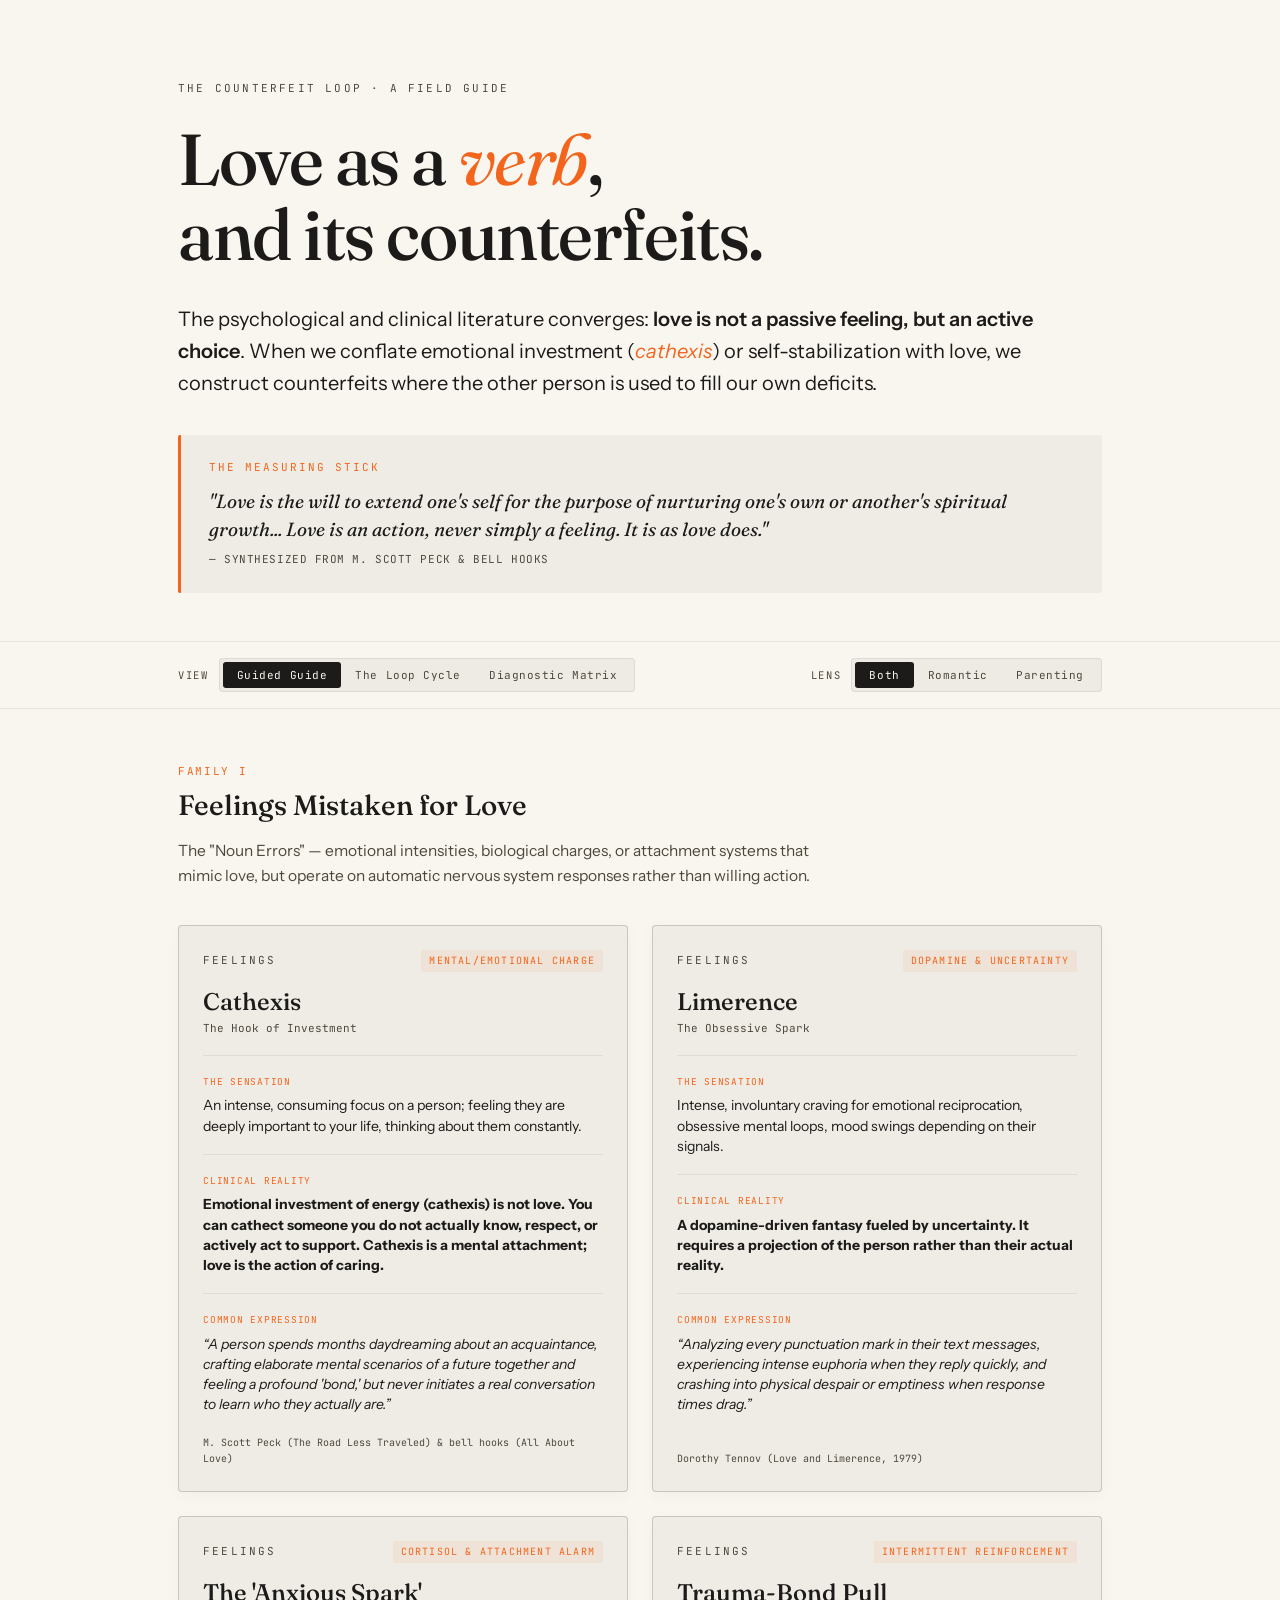
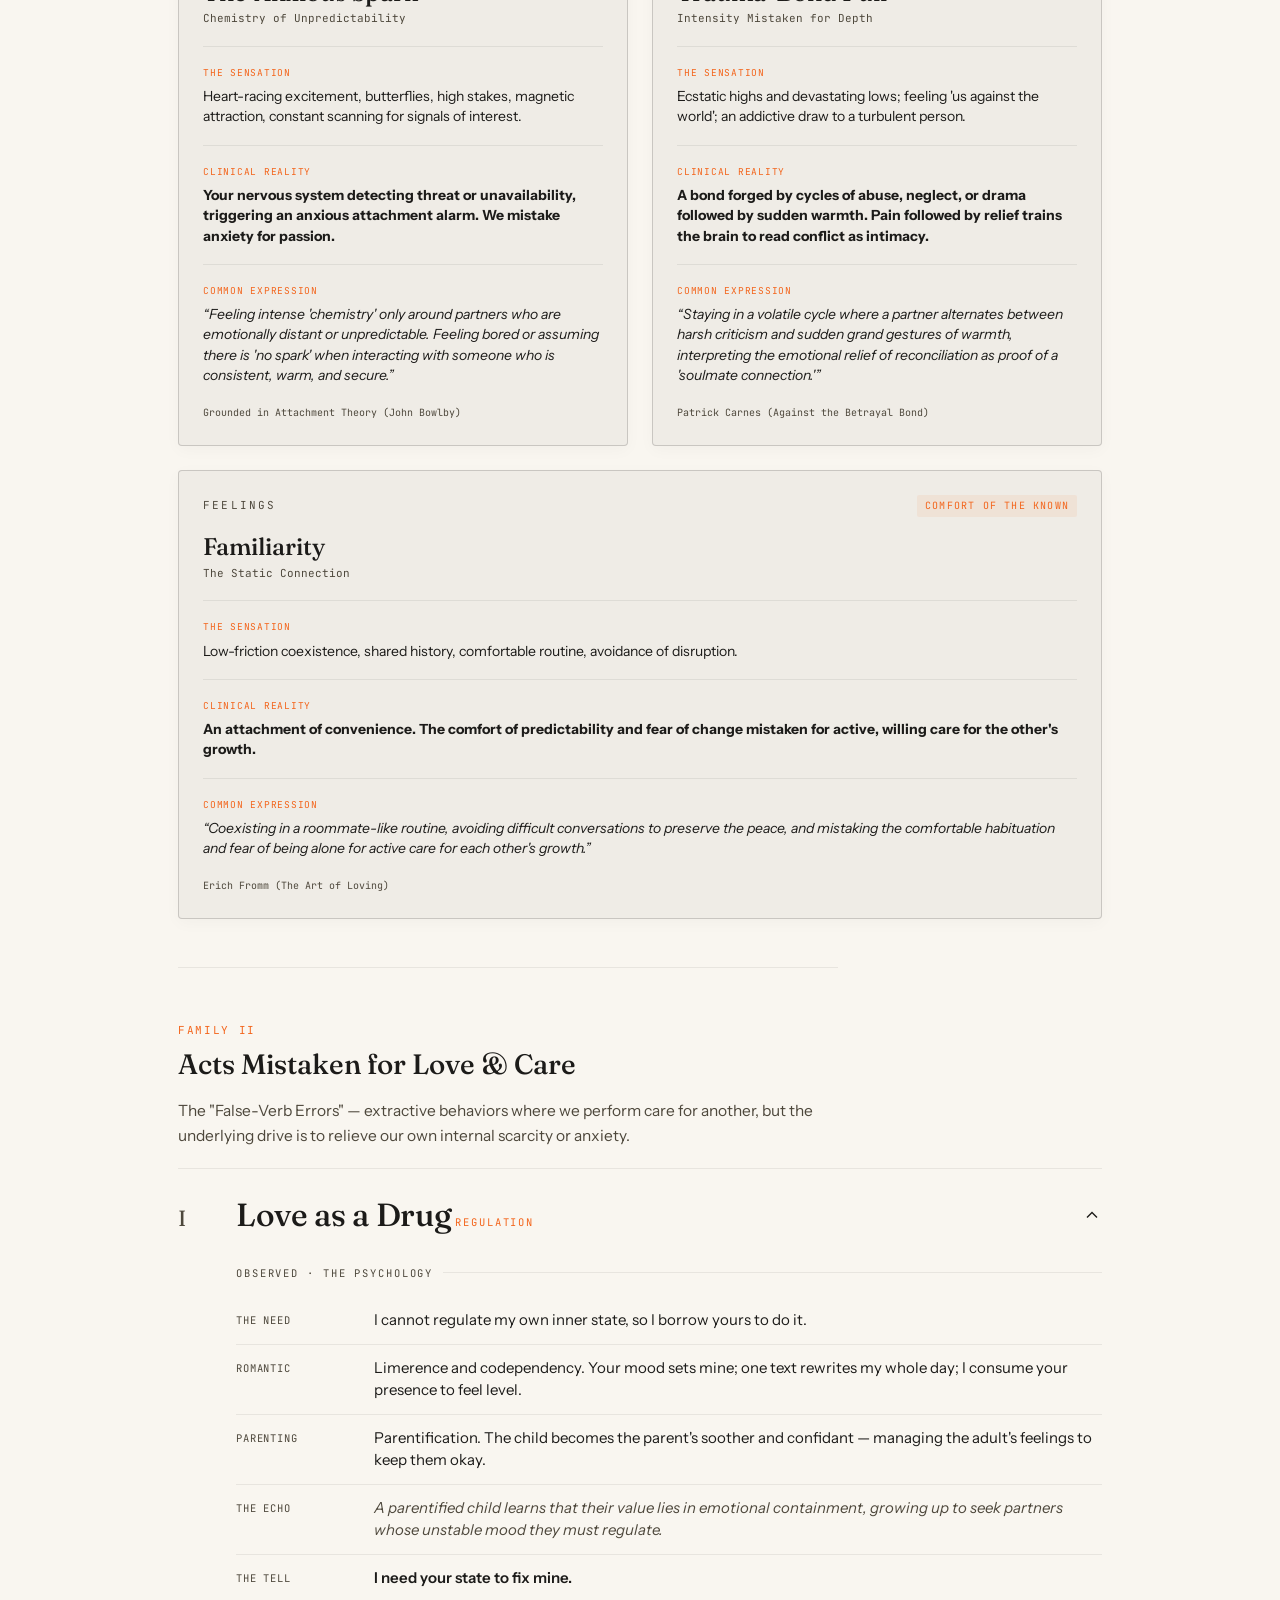
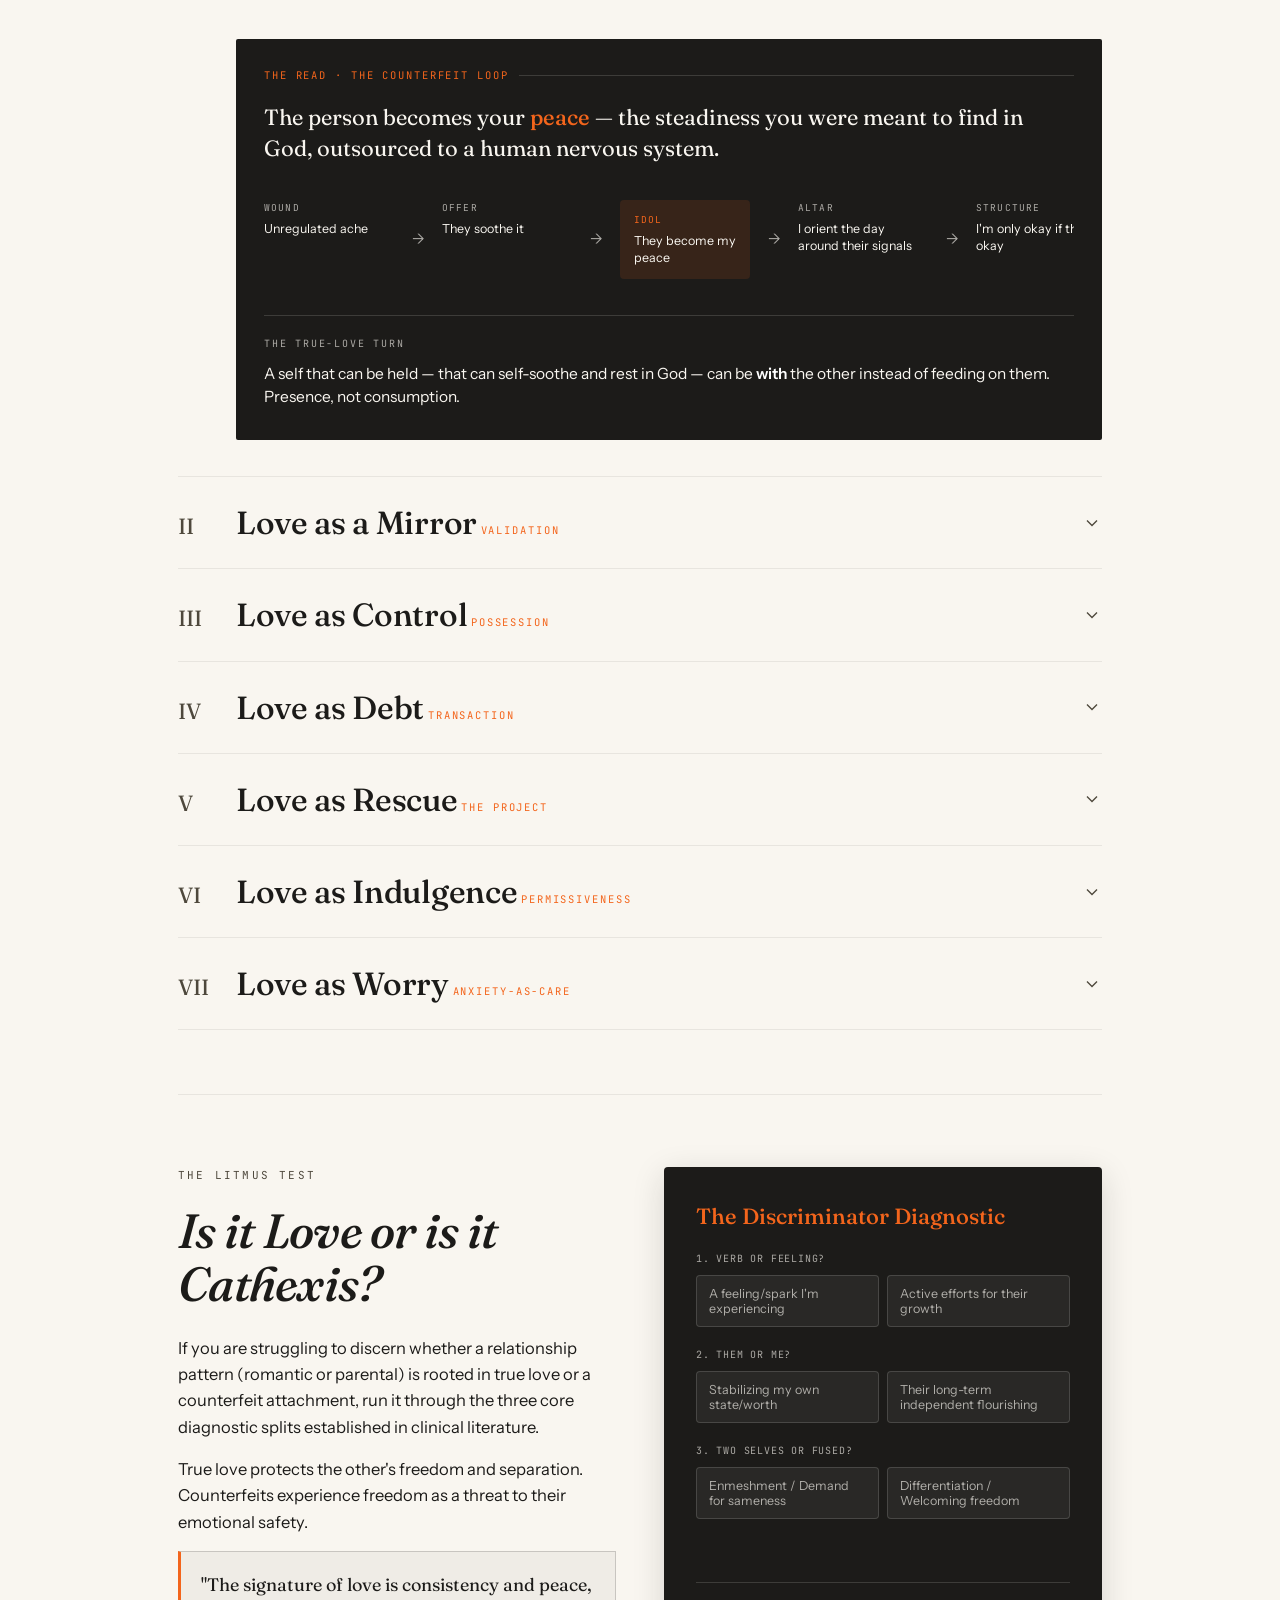
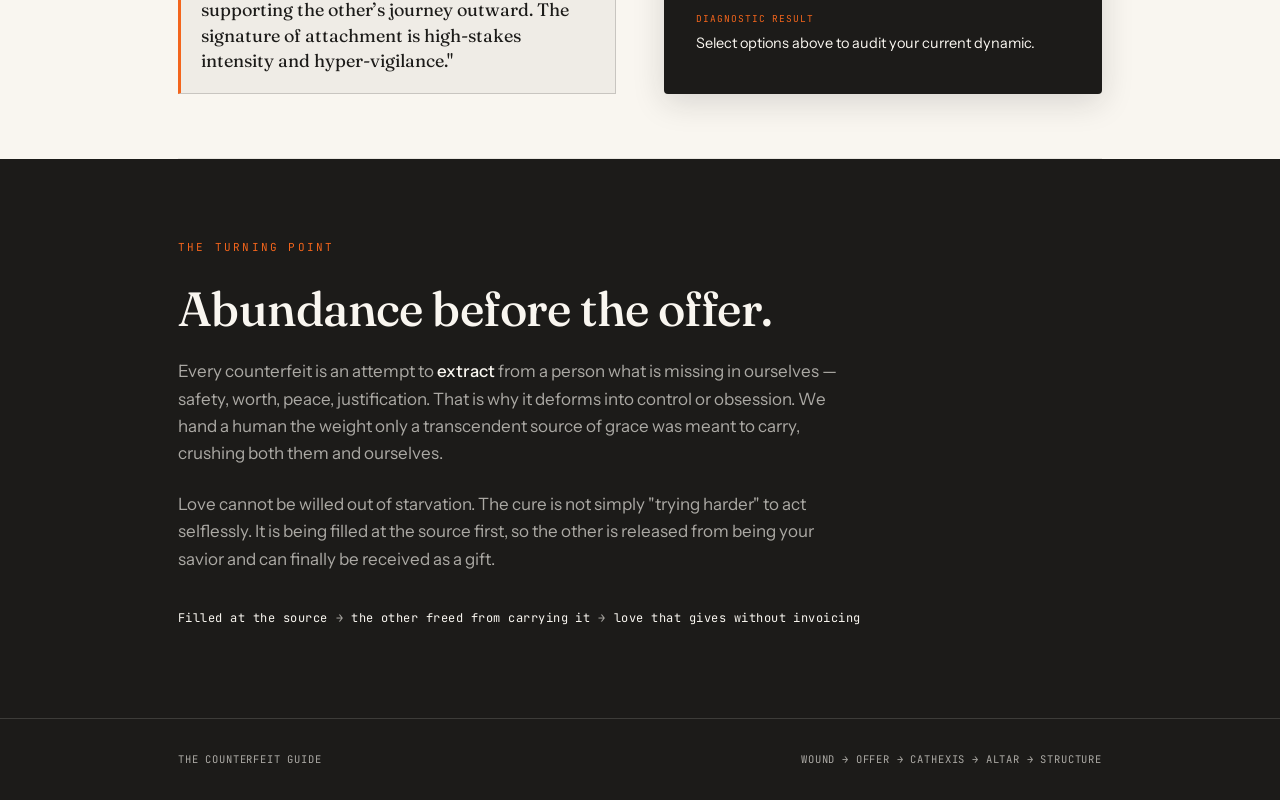
==== Fake Love/index.html @ c53f43ff "feat: unified loop breaker and way back portal" ====
<!DOCTYPE html>
<html lang="en">
<head>
<meta charset="UTF-8">
<meta name="viewport" content="width=device-width, initial-scale=1.0">
<title>The Counterfeit Loop — Reframed by Literature</title>
<link rel="preconnect" href="https://fonts.googleapis.com">
<link rel="preconnect" href="https://fonts.gstatic.com" crossorigin>
<link href="https://fonts.googleapis.com/css2?family=Fraunces:ital,opsz,wght@0,9..144,400;0,9..144,500;0,9..144,600;1,9..144,400;1,9..144,500&family=Instrument+Sans:wght@400;500;600&family=JetBrains+Mono:wght@400;500&display=swap" rel="stylesheet">
<style>
  :root {
    --ink: #1C1B19;
    --cream: #F9F6F0;
    --cream-2: #EFECE6;
    --orange: #F3651C;
    --muted: #4E483C; /* WCAG AA Contrast Compliant (>4.5:1) */
    --line: rgba(28, 27, 25, 0.08);
    --line-strong: rgba(28, 27, 25, 0.18);
    --cream-soft: rgba(249, 246, 240, 0.65);
    --cream-line: rgba(249, 246, 240, 0.15);
    --card-shadow: 0 4px 16px rgba(28, 27, 25, 0.03);
    --focus-ring: 2px solid var(--orange);
  }
  
  * { box-sizing: border-box; margin: 0; padding: 0; }
  html { scroll-behavior: smooth; }
  body {
    background: var(--cream);
    color: var(--ink);
    font-family: "Instrument Sans", system-ui, sans-serif;
    font-size: 16px;
    line-height: 1.6;
    -webkit-font-smoothing: antialiased;
    text-rendering: optimizeLegibility;
  }
  
  .wrap { max-width: 980px; margin: 0 auto; padding: 0 28px; }
  .mono { font-family: "JetBrains Mono", monospace; }
  
  .eyebrow {
    font-family: "JetBrains Mono", monospace;
    font-size: 11px;
    letter-spacing: 0.2em;
    text-transform: uppercase;
    color: var(--muted);
  }

  /* ---------- HERO ---------- */
  header.hero { padding: 80px 0 48px; border-bottom: 1px solid var(--line); }
  .hero .eyebrow { margin-bottom: 24px; }
  .hero h1 {
    font-family: "Fraunces", serif;
    font-weight: 500;
    font-size: clamp(38px, 6.8vw, 72px);
    line-height: 1.05;
    letter-spacing: -0.02em;
  }
  .hero h1 em { font-style: italic; font-weight: 400; color: var(--orange); }
  
  .thesis {
    margin-top: 30px;
    max-width: 68ch;
    font-size: clamp(17px, 2.3vw, 20px);
    line-height: 1.6;
    color: var(--ink);
  }
  .thesis b { font-weight: 600; }
  .thesis i { font-style: italic; color: var(--orange); }

  /* ---------- THE MEASURING STICK ---------- */
  .measuring-stick {
    margin-top: 36px;
    padding: 24px 28px;
    background: var(--cream-2);
    border-left: 3px solid var(--orange);
    border-radius: 2px;
  }
  .stick-title {
    font-family: "JetBrains Mono", monospace;
    font-size: 11px;
    letter-spacing: 0.18em;
    text-transform: uppercase;
    color: var(--orange);
    margin-bottom: 12px;
    display: block;
  }
  .stick-quote {
    font-family: "Fraunces", serif;
    font-size: 19px;
    line-height: 1.45;
    font-style: italic;
    color: var(--ink);
  }
  .stick-author {
    display: block;
    margin-top: 8px;
    font-family: "JetBrains Mono", monospace;
    font-size: 11px;
    color: var(--muted);
    text-transform: uppercase;
    letter-spacing: 0.05em;
  }

  /* ---------- VIEW CONTROLS & LENSBAR ---------- */
  .control-section {
    position: sticky;
    top: 0;
    z-index: 50;
    background: var(--cream);
    border-bottom: 1px solid var(--line);
    padding: 16px 0;
    backdrop-filter: blur(8px);
    background: rgba(249, 246, 240, 0.94);
    transition: opacity 0.25s, visibility 0.25s;
  }
  .control-wrap {
    display: flex;
    justify-content: space-between;
    align-items: center;
    gap: 16px;
    flex-wrap: wrap;
  }
  .control-group {
    display: flex;
    align-items: center;
    gap: 10px;
  }
  .control-label {
    font-family: "JetBrains Mono", monospace;
    font-size: 10.5px;
    letter-spacing: 0.16em;
    text-transform: uppercase;
    color: var(--muted);
  }
  .btn-group {
    display: flex;
    background: rgba(28, 27, 25, 0.05);
    padding: 3px;
    border-radius: 4px;
    border: 1px solid var(--line);
  }
  .toggle-btn {
    font-family: "JetBrains Mono", monospace;
    font-size: 11px;
    letter-spacing: 0.05em;
    padding: 6px 14px;
    border: 0;
    background: transparent;
    color: var(--muted);
    border-radius: 3px;
    cursor: pointer;
    transition: background 0.18s, color 0.18s;
  }
  .toggle-btn:hover {
    color: var(--ink);
  }
  .toggle-btn[aria-pressed="true"] {
    background: var(--ink);
    color: var(--cream);
  }
  .toggle-btn:focus-visible {
    outline: var(--focus-ring);
  }

  /* ---------- PANELS MANAGEMENT ---------- */
  .view-panel { display: none; }
  .view-panel.active { display: block; }

  /* ---------- VIEW 1: GUIDED VIEW ---------- */
  .section-intro {
    padding: 48px 0 20px;
    max-width: 60ch;
  }
  .section-intro h2 {
    font-family: "Fraunces", serif;
    font-size: 28px;
    font-weight: 500;
    margin-bottom: 12px;
  }
  .section-intro p {
    color: var(--muted);
    font-size: 15.5px;
  }

  /* FAMILY I: EXPANDABLE CARDS GRID */
  /* FAMILY I: EXPANDABLE CARDS GRID */
  .cards-grid {
    display: grid;
    grid-template-columns: repeat(2, 1fr);
    gap: 24px;
    padding: 16px 0 48px;
  }
  @media (max-width: 900px) {
    .cards-grid {
      grid-template-columns: 1fr;
      gap: 20px;
    }
  }
  .feeling-card {
    background: var(--cream-2);
    border: 1px solid var(--line-strong);
    padding: 24px;
    border-radius: 4px;
    display: flex;
    flex-direction: column;
    box-shadow: var(--card-shadow);
    transition: transform 0.25s, box-shadow 0.25s;
    height: auto;
  }
  .feeling-card:hover {
    transform: translateY(-2px);
    box-shadow: 0 6px 20px rgba(28, 27, 25, 0.06);
  }
  .feeling-card:last-child:nth-child(odd) {
    grid-column: span 2;
  }
  @media (max-width: 900px) {
    .feeling-card:last-child:nth-child(odd) {
      grid-column: span 1;
    }
  }
  .feeling-card .c-meta {
    display: flex;
    justify-content: space-between;
    align-items: center;
    margin-bottom: 16px;
  }
  .feeling-card .c-driver {
    font-family: "JetBrains Mono", monospace;
    font-size: 10px;
    letter-spacing: 0.12em;
    text-transform: uppercase;
    color: var(--orange);
    background: rgba(243, 101, 28, 0.08);
    padding: 3px 8px;
    border-radius: 2px;
  }
  .feeling-card h3 {
    font-family: "Fraunces", serif;
    font-size: 24px;
    font-weight: 500;
    line-height: 1.15;
  }
  .feeling-card .c-sub {
    font-family: "JetBrains Mono", monospace;
    font-size: 11px;
    color: var(--muted);
    margin-top: 4px;
    margin-bottom: 16px;
  }
  .feeling-card .c-sensation-block,
  .feeling-card .c-reality-block,
  .feeling-card .c-example-block {
    margin-top: 18px;
    padding-top: 18px;
    border-top: 1px solid var(--line);
  }
  .feeling-card .c-label {
    font-family: "JetBrains Mono", monospace;
    font-size: 9.5px;
    color: var(--orange);
    text-transform: uppercase;
    letter-spacing: 0.08em;
    display: block;
    margin-bottom: 6px;
  }
  .feeling-card .c-text {
    font-size: 14px;
    line-height: 1.45;
  }
  .feeling-card .c-text.italic {
    font-style: italic;
  }
  .feeling-card .c-lit {
    font-family: "JetBrains Mono", monospace;
    font-size: 10px;
    color: var(--muted);
    margin-top: auto;
    padding-top: 20px;
    display: block;
  }

  /* FAMILY II: CSS GRID ACCORDIONS */
  .accordion-wrap {
    border-top: 1px solid var(--line);
    margin-bottom: 64px;
  }
  .entry { border-bottom: 1px solid var(--line); }
  .entry-head {
    width: 100%; display: flex; align-items: baseline; gap: 20px;
    background: transparent; border: 0; cursor: pointer; text-align: left;
    padding: 28px 0; color: var(--ink);
  }
  .entry-head:focus-visible { outline: var(--focus-ring); outline-offset: 4px; }
  .numeral {
    font-family: "Fraunces", serif; font-weight: 400; font-size: 22px;
    color: var(--muted); min-width: 38px; font-feature-settings: "lnum";
    line-height: 1; padding-top: 4px;
  }
  .entry-titles { flex: 1; min-width: 0; }
  .entry-name {
    font-family: "Fraunces", serif; font-weight: 500;
    font-size: clamp(23px, 3.8vw, 32px); line-height: 1.1; letter-spacing: -0.01em;
  }
  .entry-mech {
    margin-top: 6px; font-family: "JetBrains Mono", monospace; font-size: 10.5px;
    letter-spacing: 0.18em; text-transform: uppercase; color: var(--orange);
  }
  .chev {
    align-self: center; flex-shrink: 0; width: 20px; height: 20px; color: var(--muted);
    transition: transform 0.3s ease;
  }
  .entry-head[aria-expanded="true"] .chev { transform: rotate(180deg); color: var(--ink); }

  /* Fully CSS-native Accordion Transition using Grid */
  .panel {
    display: grid;
    grid-template-rows: 0fr;
    transition: grid-template-rows 0.34s cubic-bezier(0.4, 0, 0.2, 1);
  }
  .panel.open {
    grid-template-rows: 1fr;
  }
  .panel-inner {
    min-height: 0;
    overflow: hidden;
    padding-left: 58px;
  }
  @media(max-width: 768px) { .panel-inner { padding-left: 0; } }

  /* Grounded details */
  .ground { padding: 4px 0 32px; }
  .ground .glabel {
    font-family: "JetBrains Mono", monospace; font-size: 10.5px; letter-spacing: 0.18em;
    text-transform: uppercase; color: var(--muted); margin-bottom: 16px; display: flex; align-items: center; gap: 10px;
  }
  .ground .glabel::after { content: ""; flex: 1; height: 1px; background: var(--line); }
  
  .row { display: grid; grid-template-columns: 118px 1fr; gap: 20px; padding: 12px 0; border-top: 1px solid var(--line); }
  .row:first-of-type { border-top: 0; }
  .row dt {
    font-family: "JetBrains Mono", monospace; font-size: 10.5px; letter-spacing: 0.08em;
    text-transform: uppercase; color: var(--muted); padding-top: 3px;
  }
  .row dd { font-size: 15px; line-height: 1.5; color: var(--ink); }
  .row.tell dd { font-weight: 600; }
  .row.echo dd { color: var(--muted); font-style: italic; }
  @media(max-width: 540px) {
    .row { grid-template-columns: 1fr; gap: 4px; }
    .row dt { padding-top: 0; }
  }

  /* Interactive read block */
  .read {
    margin-top: 6px; background: var(--ink); color: var(--cream);
    border-radius: 2px; padding: 28px 28px 32px;
    margin-bottom: 36px;
  }
  .read .rlabel {
    font-family: "JetBrains Mono", monospace; font-size: 10.5px; letter-spacing: 0.18em;
    text-transform: uppercase; color: var(--orange); margin-bottom: 18px; display: flex; align-items: center; gap: 10px;
  }
  .read .rlabel::after { content: ""; flex: 1; height: 1px; background: var(--cream-line); }
  
  .idol { font-family: "Fraunces", serif; font-size: clamp(18px, 2.5vw, 22px); line-height: 1.4; font-weight: 400; color: var(--cream); }
  .idol b { color: var(--orange); font-weight: 500; }  /* Loop horizontal (desktop) / vertical (mobile) progress display */
  .loop {
    margin-top: 24px;
    display: flex;
    align-items: stretch;
    gap: 12px;
    flex-wrap: nowrap;
    overflow-x: auto;
    overflow-y: hidden;
    padding: 12px 0;
    -ms-overflow-style: none;
    scrollbar-width: none;
  }
  .loop::-webkit-scrollbar {
    display: none;
  }
  .beat {
    flex: 1 1 0;
    min-width: 130px;
    position: relative;
    display: flex;
    flex-direction: column;
  }
  .beat .bk { font-family: "JetBrains Mono", monospace; font-size: 9.5px; letter-spacing: 0.12em; text-transform: uppercase; color: var(--cream-soft); display: block; margin-bottom: 6px; }
  .beat .bv { font-size: 12.5px; line-height: 1.35; color: var(--cream); }
  .beat.idol-beat { background: rgba(243,101,28,0.12); border-radius: 4px; padding: 12px 14px; }
  .beat.idol-beat .bk { color: var(--orange); }
  
  .loop-arrow {
    display: flex;
    align-items: center;
    justify-content: center;
    color: var(--cream-soft);
    font-size: 15px;
    flex-shrink: 0;
    user-select: none;
    width: 24px;
    align-self: center;
  }

  /* Mobile vertical loop configuration */
  @media(max-width: 768px) {
    .loop {
      flex-direction: column;
      align-items: stretch;
      gap: 12px;
      overflow-x: visible;
    }
    .beat {
      flex: none;
      min-width: 100%;
    }
    .loop-arrow {
      width: auto;
      height: auto;
      transform: rotate(90deg);
      align-self: flex-start;
      margin-left: 14px;
      padding: 2px 0;
    }
  }

  /* True love turn */
  .turn { margin-top: 24px; padding-top: 20px; border-top: 1px solid var(--cream-line); }
  .turn .tk { font-family: "JetBrains Mono", monospace; font-size: 10px; letter-spacing: 0.18em; text-transform: uppercase; color: var(--cream-soft); margin-bottom: 10px; }
  .turn .tv { font-size: 15.5px; line-height: 1.5; color: var(--cream); }
  .turn .tv b { color: #fff; font-weight: 600; }

  /* Lens filtering for accordion rows */
  body[data-lens="romantic"] .row.parenting,
  body[data-lens="romantic"] .row.echo { display: none; }
  body[data-lens="parenting"] .row.romantic { display: none; }

  /* ---------- VIEW 2: THE LOOP VISUALIZER ---------- */
  .loop-visualizer {
    padding: 40px 0 64px;
  }
  .stepper-nav {
    display: flex;
    justify-content: space-between;
    align-items: center;
    border-bottom: 1px solid var(--line);
    padding-bottom: 24px;
    margin-bottom: 32px;
    flex-wrap: wrap;
    gap: 12px;
  }
  .step-node {
    background: transparent;
    border: 0;
    display: flex;
    flex-direction: column;
    align-items: center;
    flex: 1;
    min-width: 80px;
    cursor: pointer;
    text-align: center;
    padding: 8px 0;
    font-family: inherit;
    transition: transform 0.2s;
  }
  .step-node:focus-visible {
    outline: var(--focus-ring);
    border-radius: 4px;
  }
  .step-circle {
    width: 32px;
    height: 32px;
    border-radius: 50%;
    border: 2px solid var(--line-strong);
    display: flex;
    align-items: center;
    justify-content: center;
    font-family: "JetBrains Mono", monospace;
    font-size: 12px;
    font-weight: 500;
    background: transparent;
    transition: background-color 0.25s, border-color 0.25s, color 0.25s;
    color: var(--muted);
  }
  .step-node:hover .step-circle {
    border-color: var(--ink);
    color: var(--ink);
  }
  .step-node.active .step-circle {
    background: var(--orange);
    border-color: var(--orange);
    color: var(--cream);
  }
  .step-name {
    font-family: "JetBrains Mono", monospace;
    font-size: 10px;
    text-transform: uppercase;
    letter-spacing: 0.1em;
    margin-top: 8px;
    color: var(--muted);
  }
  .step-node.active .step-name {
    color: var(--ink);
    font-weight: 500;
  }
  
  .step-display-card {
    background: var(--ink);
    color: var(--cream);
    padding: 32px;
    border-radius: 4px;
    margin-bottom: 36px;
    min-height: 120px;
    transition: opacity 0.25s;
  }
  .step-display-card h3 {
    font-family: "Fraunces", serif;
    font-size: 26px;
    font-weight: 500;
    color: var(--orange);
    margin-bottom: 8px;
  }
  .step-display-card p {
    font-size: 16px;
    color: var(--cream-soft);
    max-width: 70ch;
  }

  .step-comparison-grid {
    display: grid;
    grid-template-columns: repeat(auto-fit, minmax(280px, 1fr));
    gap: 16px;
  }
  .comp-cell {
    background: var(--cream-2);
    border: 1px solid var(--line-strong);
    padding: 20px;
    border-radius: 2px;
    box-shadow: var(--card-shadow);
  }
  .comp-cell h4 {
    font-family: "Fraunces", serif;
    font-size: 18px;
    font-weight: 500;
    margin-bottom: 6px;
    border-bottom: 1px solid var(--line);
    padding-bottom: 6px;
  }
  .comp-cell .comp-lbl {
    font-family: "JetBrains Mono", monospace;
    font-size: 9px;
    color: var(--orange);
    text-transform: uppercase;
    display: block;
    margin-bottom: 6px;
  }
  .comp-cell p {
    font-size: 13.5px;
    line-height: 1.45;
  }

  /* ---------- VIEW 3: THE MATRIX ---------- */
  .matrix-view {
    padding: 40px 0 64px;
  }
  
  /* Matrix responsive configuration (desktop table vs mobile cards) */
  .matrix-table-wrap {
    overflow-x: auto;
    border: 1px solid var(--line-strong);
    border-radius: 4px;
  }
  .matrix-table {
    width: 100%;
    border-collapse: collapse;
    font-size: 13.5px;
    line-height: 1.4;
    text-align: left;
    min-width: 800px;
    background: var(--cream-2);
  }
  .matrix-table th, .matrix-table td {
    padding: 16px 12px;
    border-bottom: 1px solid var(--line-strong);
    vertical-align: top;
  }
  .matrix-table th {
    font-family: "JetBrains Mono", monospace;
    font-size: 10.5px;
    text-transform: uppercase;
    color: var(--muted);
    letter-spacing: 0.1em;
    background: rgba(28, 27, 25, 0.04);
  }
  .matrix-table tr:last-child td {
    border-bottom: 0;
  }
  .matrix-table tr:hover {
    background: rgba(28, 27, 25, 0.02);
  }
  .matrix-table .m-name {
    font-family: "Fraunces", serif;
    font-size: 16px;
    font-weight: 600;
  }
  .matrix-table .m-lbl {
    font-family: "JetBrains Mono", monospace;
    font-size: 9.5px;
    color: var(--orange);
    text-transform: uppercase;
    display: block;
  }

  .matrix-cards {
    display: none;
    grid-template-columns: 1fr;
    gap: 20px;
  }
  .matrix-card {
    background: var(--cream-2);
    border: 1px solid var(--line-strong);
    border-radius: 4px;
    padding: 24px;
    box-shadow: var(--card-shadow);
  }
  .matrix-card h3 {
    font-family: "Fraunces", serif;
    font-size: 20px;
    font-weight: 500;
    margin-bottom: 12px;
    border-bottom: 1px solid var(--line);
    padding-bottom: 8px;
    display: flex;
    justify-content: space-between;
    align-items: baseline;
  }
  .matrix-card-row {
    margin-top: 12px;
  }
  .matrix-card-lbl {
    font-family: "JetBrains Mono", monospace;
    font-size: 9.5px;
    color: var(--muted);
    text-transform: uppercase;
    display: block;
    margin-bottom: 2px;
  }
  .matrix-card-val {
    font-size: 14.5px;
    line-height: 1.45;
  }

  @media(max-width: 768px) {
    .matrix-table-wrap { display: none; }
    .matrix-cards { display: grid; }
  }

  /* ---------- THE THREE DISCRIMINATORS ---------- */
  .discriminator-section {
    padding: 72px 0 64px;
    border-top: 1px solid var(--line);
    border-bottom: 1px solid var(--line);
  }
  .discriminator-section .eyebrow { margin-bottom: 20px; }
  .discriminator-layout {
    display: grid;
    grid-template-columns: 1fr 1fr;
    gap: 48px;
  }
  @media(max-width: 780px) {
    .discriminator-layout { grid-template-columns: 1fr; gap: 32px; }
  }
  
  .disc-text h2 {
    font-family: "Fraunces", serif;
    font-weight: 500;
    font-style: italic;
    font-size: clamp(32px, 5vw, 48px);
    line-height: 1.1;
    letter-spacing: -0.015em;
    margin-bottom: 24px;
  }
  .disc-text p {
    font-size: 16.5px;
    line-height: 1.6;
    color: var(--ink);
    margin-bottom: 16px;
  }
  .disc-highlight {
    padding: 20px;
    border: 1px solid var(--line-strong);
    border-left: 3px solid var(--orange);
    background: var(--cream-2);
    font-family: "Fraunces", serif;
    font-size: 18px;
    line-height: 1.4;
  }
  
  /* DIAGNOSTIC INTERACTIVE PANEL */
  .diagnostic-panel {
    background: var(--ink);
    color: var(--cream);
    padding: 32px;
    border-radius: 4px;
    display: flex;
    flex-direction: column;
    justify-content: space-between;
    box-shadow: 0 8px 32px rgba(28, 27, 25, 0.15);
  }
  .diagnostic-panel h3 {
    font-family: "Fraunces", serif;
    font-size: 22px;
    margin-bottom: 16px;
    font-weight: 500;
    color: var(--orange);
  }
  .diag-q {
    margin-bottom: 20px;
  }
  .diag-lbl {
    font-family: "JetBrains Mono", monospace;
    font-size: 10px;
    text-transform: uppercase;
    color: var(--cream-soft);
    margin-bottom: 8px;
    display: block;
    letter-spacing: 0.08em;
  }
  .diag-opts {
    display: grid;
    grid-template-columns: 1fr 1fr;
    gap: 8px;
  }
  .diag-btn {
    font-family: "Instrument Sans", sans-serif;
    font-size: 12.5px;
    padding: 10px 12px;
    background: rgba(249, 246, 240, 0.06);
    border: 1px solid var(--cream-line);
    color: var(--cream-soft);
    cursor: pointer;
    border-radius: 4px;
    transition: all 0.2s cubic-bezier(0.4, 0, 0.2, 1);
    text-align: left;
  }
  .diag-btn:hover {
    background: rgba(249, 246, 240, 0.12);
    color: var(--cream);
    border-color: var(--cream-soft);
  }
  .diag-btn.selected {
    background: var(--orange);
    color: var(--cream);
    border-color: var(--orange);
    font-weight: 500;
    box-shadow: 0 2px 8px rgba(243, 101, 28, 0.25);
  }
  .diag-btn:focus-visible {
    outline: var(--focus-ring);
  }
  
  .diag-result {
    margin-top: 20px;
    padding-top: 20px;
    border-top: 1px solid var(--cream-line);
    min-height: 80px;
    display: flex;
    flex-direction: column;
    justify-content: center;
  }
  .diag-res-lbl {
    font-family: "JetBrains Mono", monospace;
    font-size: 9.5px;
    text-transform: uppercase;
    color: var(--orange);
    letter-spacing: 0.1em;
    margin-bottom: 6px;
    display: block;
  }
  .diag-res-text {
    font-size: 14.5px;
    line-height: 1.45;
    color: var(--cream);
  }

  /* ---------- THE CLOSE / OVERFLOW ---------- */
  .close { background: var(--ink); color: var(--cream); padding: 80px 0 90px; }
  .close .eyebrow { color: var(--orange); margin-bottom: 26px; }
  .close h2 { font-family: "Fraunces", serif; font-weight: 500; font-size: clamp(30px, 5.2vw, 48px); line-height: 1.08; letter-spacing: -0.012em; }
  .close h2 em { font-style: italic; font-weight: 400; color: var(--orange); }
  .close p { margin-top: 24px; max-width: 62ch; font-size: 17px; line-height: 1.6; color: var(--cream-soft); }
  .close p b { color: var(--cream); font-weight: 500; }
  .close .seq { margin-top: 36px; font-family: "JetBrains Mono", monospace; font-size: 12px; letter-spacing: 0.04em; color: var(--cream); display: flex; flex-wrap: wrap; gap: 8px; align-items: center; }
  .close .seq span { color: var(--cream-soft); }

  footer { padding: 32px 0; border-top: 1px solid var(--cream-line); font-family: "JetBrains Mono", monospace; font-size: 10.5px; letter-spacing: 0.08em; color: var(--cream-soft); background: var(--ink); }
  footer .wrap { display: flex; justify-content: space-between; flex-wrap: wrap; gap: 10px; }

  @media(prefers-reduced-motion: reduce) {
    * { transition: none !important; scroll-behavior: auto !important; }
  }
</style>
</head>
<body data-lens="both">

  <header class="hero">
    <div class="wrap">
      <div class="eyebrow">The Counterfeit Loop · A Field Guide</div>
      <h1>Love as a <em>verb</em>,<br>and its counterfeits.</h1>
      <p class="thesis">
        The psychological and clinical literature converges: <b>love is not a passive feeling, but an active choice</b>. When we conflate emotional investment (<i>cathexis</i>) or self-stabilization with love, we construct counterfeits where the other person is used to fill our own deficits.
      </p>
      
      <div class="measuring-stick">
        <span class="stick-title">The Measuring Stick</span>
        <blockquote class="stick-quote">
          "Love is the will to extend one's self for the purpose of nurturing one's own or another's spiritual growth... Love is an action, never simply a feeling. It is as love does."
        </blockquote>
        <span class="stick-author">— Synthesized from M. Scott Peck & bell hooks</span>
      </div>
    </div>
  </header>

  <!-- VIEW CONTROLS / STICKY BAR -->
  <div class="control-section">
    <div class="wrap control-wrap">
      <div class="control-group">
        <span class="control-label">View</span>
        <div class="btn-group" role="group" aria-label="Toggle views">
          <button class="toggle-btn view-btn" data-view="guided" aria-pressed="true">Guided Guide</button>
          <button class="toggle-btn view-btn" data-view="loop" aria-pressed="false">The Loop Cycle</button>
          <button class="toggle-btn view-btn" data-view="matrix" aria-pressed="false">Diagnostic Matrix</button>
        </div>
      </div>
      
      <div class="control-group" id="lens-toggle-container">
        <span class="control-label">Lens</span>
        <div class="btn-group" role="group" aria-label="Filter context">
          <button class="toggle-btn lens-btn" data-lens="both" aria-pressed="true">Both</button>
          <button class="toggle-btn lens-btn" data-lens="romantic" aria-pressed="false">Romantic</button>
          <button class="toggle-btn lens-btn" data-lens="parenting" aria-pressed="false">Parenting</button>
        </div>
      </div>
    </div>
  </div>

  <main class="wrap">
    
    <!-- VIEW 1: GUIDED VIEW -->
    <section id="view-guided" class="view-panel active">
      
      <!-- FAMILY I SECTION -->
      <div class="section-intro">
        <span class="mono" style="color: var(--orange); font-size: 11px; text-transform: uppercase; letter-spacing: 0.15em;">Family I</span>
        <h2>Feelings Mistaken for Love</h2>
        <p>The "Noun Errors" — emotional intensities, biological charges, or attachment systems that mimic love, but operate on automatic nervous system responses rather than willing action.</p>
      </div>
      
      <div class="cards-grid" id="feelings-root"><!-- JS rendered --></div>
      
      <!-- FAMILY II SECTION -->
      <div class="section-intro" style="border-top: 1px solid var(--line); padding-top: 48px;">
        <span class="mono" style="color: var(--orange); font-size: 11px; text-transform: uppercase; letter-spacing: 0.15em;">Family II</span>
        <h2>Acts Mistaken for Love & Care</h2>
        <p>The "False-Verb Errors" — extractive behaviors where we perform care for another, but the underlying drive is to relieve our own internal scarcity or anxiety.</p>
      </div>
      
      <div class="accordion-wrap" id="acts-root"><!-- JS rendered --></div>

    </section>

    <!-- VIEW 2: LOOP CYCLE VISUALIZER -->
    <section id="view-loop" class="view-panel">
      <div class="loop-visualizer">
        <div class="section-intro" style="padding-top: 20px;">
          <h2>Anatomy of the Loop</h2>
          <p>Every counterfeit act follows a cyclical blueprint. Click each step below to see how the seven False-Verb counterfeits manifest at that exact phase of the extraction loop.</p>
        </div>
        
        <nav class="stepper-nav" aria-label="Loop cycle steps">
          <button class="step-node active" data-step="0" aria-label="Step 1: Wound">
            <span class="step-circle">1</span>
            <span class="step-name">Wound</span>
          </button>
          <button class="step-node" data-step="1" aria-label="Step 2: Offer">
            <span class="step-circle">2</span>
            <span class="step-name">Offer</span>
          </button>
          <button class="step-node" data-step="2" aria-label="Step 3: Idol">
            <span class="step-circle">3</span>
            <span class="step-name">Idol</span>
          </button>
          <button class="step-node" data-step="3" aria-label="Step 4: Altar">
            <span class="step-circle">4</span>
            <span class="step-name">Altar</span>
          </button>
          <button class="step-node" data-step="4" aria-label="Step 5: Structure">
            <span class="step-circle">5</span>
            <span class="step-name">Structure</span>
          </button>
        </nav>
        
        <div class="step-display-card" id="step-info-card">
          <!-- JS dynamic -->
        </div>
        
        <div class="step-comparison-grid" id="step-comp-root">
          <!-- JS dynamic -->
        </div>
      </div>
    </section>

    <!-- VIEW 3: DIAGNOSTIC MATRIX -->
    <section id="view-matrix" class="view-panel">
      <div class="matrix-view">
        <div class="section-intro" style="padding-top: 20px; max-width: 100%;">
          <h2>The Diagnostic Matrix</h2>
          <p>A comprehensive side-by-side catalog comparing the core mechanisms, tells, and alignment resolutions for all 12 counterfeits.</p>
        </div>
        
        <!-- Desktop Table view -->
        <div class="matrix-table-wrap">
          <table class="matrix-table">
            <thead>
              <tr>
                <th style="width: 20%;">Type</th>
                <th style="width: 15%;">Family</th>
                <th style="width: 25%;">Core Driver / Need</th>
                <th style="width: 20%;">The Tell</th>
                <th style="width: 20%;">True Turn</th>
              </tr>
            </thead>
            <tbody id="matrix-tbody">
              <!-- JS dynamic -->
            </tbody>
          </table>
        </div>

        <!-- Mobile Cards view -->
        <div class="matrix-cards" id="matrix-cards-root">
          <!-- JS dynamic -->
        </div>
      </div>
    </section>

    <!-- THE THREE DISCRIMINATORS SECTION -->
    <section class="discriminator-section">
      <div class="discriminator-layout">
        <div class="disc-text">
          <div class="eyebrow">The Litmus Test</div>
          <h2>Is it Love or is it Cathexis?</h2>
          <p>If you are struggling to discern whether a relationship pattern (romantic or parental) is rooted in true love or a counterfeit attachment, run it through the three core diagnostic splits established in clinical literature.</p>
          <p>True love protects the other's freedom and separation. Counterfeits experience freedom as a threat to their emotional safety.</p>
          <div class="disc-highlight">
            "The signature of love is consistency and peace, supporting the other’s journey outward. The signature of attachment is high-stakes intensity and hyper-vigilance."
          </div>
        </div>
        
        <div class="diagnostic-panel">
          <div>
            <h3>The Discriminator Diagnostic</h3>
            
            <div class="diag-q" data-q="0">
              <span class="diag-lbl">1. Verb or Feeling?</span>
              <div class="diag-opts">
                <button class="diag-btn" data-val="feeling">A feeling/spark I'm experiencing</button>
                <button class="diag-btn" data-val="verb">Active efforts for their growth</button>
              </div>
            </div>
            
            <div class="diag-q" data-q="1">
              <span class="diag-lbl">2. Them or Me?</span>
              <div class="diag-opts">
                <button class="diag-btn" data-val="me">Stabilizing my own state/worth</button>
                <button class="diag-btn" data-val="them">Their long-term independent flourishing</button>
              </div>
            </div>
            
            <div class="diag-q" data-q="2">
              <span class="diag-lbl">3. Two Selves or Fused?</span>
              <div class="diag-opts">
                <button class="diag-btn" data-val="fused">Enmeshment / Demand for sameness</button>
                <button class="diag-btn" data-val="two">Differentiation / Welcoming freedom</button>
              </div>
            </div>
          </div>
          
          <div class="diag-result">
            <span class="diag-res-lbl">Diagnostic Result</span>
            <div class="diag-res-text" id="diag-feedback">
              Select options above to audit your current dynamic.
            </div>
          </div>
        </div>
      </div>
    </section>

  </main>

  <section class="close">
    <div class="wrap">
      <div class="eyebrow">The Turning Point</div>
      <h2>Abundance before the offer.</h2>
      <p>
        Every counterfeit is an attempt to <b>extract</b> from a person what is missing in ourselves — safety, worth, peace, justification. That is why it deforms into control or obsession. We hand a human the weight only a transcendent source of grace was meant to carry, crushing both them and ourselves.
      </p>
      <p>
        Love cannot be willed out of starvation. The cure is not simply "trying harder" to act selflessly. It is being filled at the source first, so the other is released from being your savior and can finally be received as a gift.
      </p>
      <div class="seq">Filled at the source <span>→</span> the other freed from carrying it <span>→</span> love that gives without invoicing</div>
    </div>
  </section>

  <footer>
    <div class="wrap">
      <span>THE COUNTERFEIT GUIDE</span>
      <span>WOUND → OFFER → CATHEXIS → ALTAR → STRUCTURE</span>
    </div>
  </footer>

<script>
// FAMILY I DATA
const DATA_FEELINGS = [
  {
    name: "Cathexis",
    sub: "The Hook of Investment",
    driver: "Mental/Emotional Charge",
    sensation: "An intense, consuming focus on a person; feeling they are deeply important to your life, thinking about them constantly.",
    reality: "Emotional investment of energy (cathexis) is not love. You can cathect someone you do not actually know, respect, or actively act to support. Cathexis is a mental attachment; love is the action of caring.",
    lit: "M. Scott Peck (The Road Less Traveled) & bell hooks (All About Love)",
    target: "Any extraction loop",
    example: "A person spends months daydreaming about an acquaintance, crafting elaborate mental scenarios of a future together and feeling a profound 'bond,' but never initiates a real conversation to learn who they actually are."
  },
  {
    name: "Limerence",
    sub: "The Obsessive Spark",
    driver: "Dopamine & Uncertainty",
    sensation: "Intense, involuntary craving for emotional reciprocation, obsessive mental loops, mood swings depending on their signals.",
    reality: "A dopamine-driven fantasy fueled by uncertainty. It requires a projection of the person rather than their actual reality.",
    lit: "Dorothy Tennov (Love and Limerence, 1979)",
    target: "Love as a Drug",
    example: "Analyzing every punctuation mark in their text messages, experiencing intense euphoria when they reply quickly, and crashing into physical despair or emptiness when response times drag."
  },
  {
    name: "The 'Anxious Spark'",
    sub: "Chemistry of Unpredictability",
    driver: "Cortisol & Attachment Alarm",
    sensation: "Heart-racing excitement, butterflies, high stakes, magnetic attraction, constant scanning for signals of interest.",
    reality: "Your nervous system detecting threat or unavailability, triggering an anxious attachment alarm. We mistake anxiety for passion.",
    lit: "Grounded in Attachment Theory (John Bowlby)",
    target: "Love as Control",
    example: "Feeling intense 'chemistry' only around partners who are emotionally distant or unpredictable. Feeling bored or assuming there is 'no spark' when interacting with someone who is consistent, warm, and secure."
  },
  {
    name: "Trauma-Bond Pull",
    sub: "Intensity Mistaken for Depth",
    driver: "Intermittent Reinforcement",
    sensation: "Ecstatic highs and devastating lows; feeling 'us against the world'; an addictive draw to a turbulent person.",
    reality: "A bond forged by cycles of abuse, neglect, or drama followed by sudden warmth. Pain followed by relief trains the brain to read conflict as intimacy.",
    lit: "Patrick Carnes (Against the Betrayal Bond)",
    target: "Love as Rescue / Drug",
    example: "Staying in a volatile cycle where a partner alternates between harsh criticism and sudden grand gestures of warmth, interpreting the emotional relief of reconciliation as proof of a 'soulmate connection.'"
  },
  {
    name: "Familiarity",
    sub: "The Static Connection",
    driver: "Comfort of the Known",
    sensation: "Low-friction coexistence, shared history, comfortable routine, avoidance of disruption.",
    reality: "An attachment of convenience. The comfort of predictability and fear of change mistaken for active, willing care for the other's growth.",
    lit: "Erich Fromm (The Art of Loving)",
    target: "Love as a Mirror",
    example: "Coexisting in a roommate-like routine, avoiding difficult conversations to preserve the peace, and mistaking the comfortable habituation and fear of being alone for active care for each other's growth."
  }
];

// FAMILY II DATA
const DATA_ACTS = [
  {
    num: "I", name: "Love as a Drug", mech: "Regulation",
    need: "I cannot regulate my own inner state, so I borrow yours to do it.",
    romantic: "Limerence and codependency. Your mood sets mine; one text rewrites my whole day; I consume your presence to feel level.",
    parenting: "Parentification. The child becomes the parent's soother and confidant — managing the adult's feelings to keep them okay.",
    echo: "A parentified child learns that their value lies in emotional containment, growing up to seek partners whose unstable mood they must regulate.",
    tell: "I need your state to fix mine.",
    idol: "The person becomes your <b>peace</b> — the steadiness you were meant to find in God, outsourced to a human nervous system.",
    loop: ["Unregulated ache", "They soothe it", "They become my peace", "I orient the day around their signals", "I'm only okay if they're okay"],
    turn: "A self that can be held — that can self-soothe and rest in God — can be <b>with</b> the other instead of feeding on them. Presence, not consumption."
  },
  {
    num: "II", name: "Love as a Mirror", mech: "Validation",
    need: "I don't know my own worth, so I need you to reflect it back.",
    romantic: "Loving how they make you feel about yourself. Needing constant reassurance; in love with the admiration more than the person.",
    parenting: "The child as ego-extension. Living through their wins; their achievement feeds my self-image, their failure shames me.",
    echo: "A child loved only as an ego-extension grows up to equate achievement and validation with love, constantly performing to keep the mirror kind.",
    tell: "Love warms when they make me look good, cools when they don't.",
    idol: "The person becomes your <b>verdict</b> — your sense of being acceptable rests on their reflection instead of on being already beloved.",
    loop: ["Am I worth anything?", "Their admiration says yes", "They become my verdict", "I perform to keep the mirror kind", "Identity contingent on approval"],
    turn: "Worth received as a given — belovedness that precedes performance — frees you to actually <b>see</b> the other instead of using them as glass."
  },
  {
    num: "III", name: "Love as Control", mech: "Possession",
    need: "I secure myself by controlling you; your freedom feels like my danger.",
    romantic: "Jealousy, monitoring, engulfment. 'If you loved me you'd...' Closeness measured by how much you'll surrender.",
    parenting: "Overcontrol; love conditional on compliance. The child's individuation experienced as betrayal rather than growth.",
    echo: "A child raised under overcontrol equates closeness with the surrender of self, leading them to either control partners or seek engulfment.",
    tell: "The other's separateness feels like a threat.",
    idol: "The person becomes your <b>security</b> — you trust your grip more than you trust God to hold what you can't.",
    loop: ["Fear of abandonment / chaos", "If I control you, I'm safe", "Control becomes my security", "I sacrifice your freedom to my fear", "Love means grip"],
    turn: "Security held elsewhere lets you open your hand. Love strong enough to <b>bless the other's freedom</b> — even the freedom to leave."
  },
  {
    num: "IV", name: "Love as Debt", mech: "Transaction",
    need: "I can't trust love freely given, so I bind it with obligation.",
    romantic: "Scorekeeping. Love advanced to be owed. 'I did this, so now you owe me that.' Ledgers.",
    parenting: "'After all I've done for you.' Guilt as the binding agent; sacrifice quietly weaponized into leverage.",
    echo: "A child trained in transactional love grows up to keep a ledger, terrified of grace and unable to receive love without checking the invoice.",
    tell: "There's an invisible ledger, and I'm always reading it.",
    idol: "The relationship becomes your <b>justification</b> — you earn and extract instead of receiving and extending grace.",
    loop: ["Love must be earned", "A ledger makes it predictable", "The exchange becomes my justification", "I keep paying and collecting", "Grace is impossible; all is owed"],
    turn: "Grace received — unearned, un-repayable — dissolves the ledger. Love that <b>gives without invoicing</b> because it was first given to."
  },
  {
    num: "V", name: "Love as Rescue", mech: "The Project",
    need: "I love by fixing — which keeps me needed and lets me avoid my own wound.",
    romantic: "The savior / fixer dynamic. Falling for potential; managing the other's life; loving the version I'm building.",
    parenting: "Over-functioning, helicoptering. Can't let the child struggle or fail; their growing competence quietly threatens my role.",
    echo: "An over-functioning child learns they are only safe when useful, seeking broken partners in adulthood to maintain their worth.",
    tell: "I need you to need me.",
    idol: "You make yourself the person's <b>savior</b> — taking the seat only God can hold, and calling the takeover love.",
    loop: ["I'm only valuable if useful", "Being your rescuer makes me valuable", "Being needed becomes my worth", "I keep you dependent", "Love means fixing"],
    turn: "A worth not contingent on being needed lets you support without engulfing — and lets the other outgrow you. <b>Love that launches.</b>"
  },
  {
    num: "VI", name: "Love as Indulgence", mech: "Permissiveness",
    need: "I want to be liked or avoid conflict, so I give you whatever you want.",
    romantic: "People-pleasing, never saying no, allowing boundaries to be overrun to keep peace. Relentless compliance.",
    parenting: "Permissive parenting. Shielding children from consequences; refusing to set boundaries to avoid their discomfort or anger.",
    echo: "A child raised without boundaries struggles with limits in adulthood, equating rules with rejection and pleasing to survive.",
    tell: "I cannot tolerate your discomfort or anger with me.",
    idol: "The relationship becomes your <b>comfort/approval</b> — you sacrifice their character growth to avoid temporary friction.",
    loop: ["Fear of conflict/disapproval", "I indulge them", "They are temporarily happy/quiet", "I avoid setting boundaries", "They become entitled/stunted"],
    turn: "Real love is willing to be disliked for the other's long-term good. It sets boundaries that protect their character and maturity."
  },
  {
    num: "VII", name: "Love as Worry", mech: "Anxiety-as-Care",
    need: "My own anxiety is unmanageable, so I wrap it in 'concern' to control your movements.",
    romantic: "Constant checking-in, catastrophizing their plans, restricting their risks in the name of safety.",
    parenting: "Overprotection, helicoptering. Projecting my fears onto the child so they are afraid of the world and stay close.",
    echo: "A child raised in an anxious, overprotective environment grows up viewing the world as hyper-dangerous and struggles to differentiate.",
    tell: "I count my anxiety as proof of how much I care about you.",
    idol: "The other's safety becomes your <b>shield against chaos</b> — you make them carry your fear.",
    loop: ["Internal anxiety/catastrophizing", "I restrict/overprotect you", "I feel temporarily relieved", "You absorb the fear and withdraw", "The world is scary; you must stay close"],
    turn: "Love casts out fear. True care supports the other's brave engagement with the world, taking healthy risks and welcoming growth."
  }
];

// LOOP STEP DEFINITIONS
const STEP_DEFS = [
  {
    title: "1. The Wound (Scarcity)",
    desc: "The initial emotional void or deficit in our own system. This is the structural vulnerability that demands stabilization."
  },
  {
    title: "2. The Offer (The Bait)",
    desc: "How the other person or relation promises to temporarily soothe or fill that wound. It is the initial hook of attachment."
  },
  {
    title: "3. The Idol (Cathexis)",
    desc: "The other person is elevated to the source of what we cannot find in ourselves. They carry the ultimate weight of our peace, worth, or safety."
  },
  {
    title: "4. The Altar (The Sacrifice)",
    desc: "What we must sacrifice or deform in order to keep the idol in place. Usually involves sacrificing their freedom or our boundaries."
  },
  {
    title: "5. The Mental Structure (The Captivity)",
    desc: "The rigid, locked-in relational script. The boundary collapses entirely, and the counterfeit pattern becomes a persistent pattern of extraction."
  }
];

// INITIALIZE INTERACTIVE COMPONENTS
const feelingsRoot = document.getElementById("feelings-root");
const actsRoot = document.getElementById("acts-root");
const matrixTbody = document.getElementById("matrix-tbody");
const matrixCardsRoot = document.getElementById("matrix-cards-root");
const stepInfoCard = document.getElementById("step-info-card");
const stepCompRoot = document.getElementById("step-comp-root");

// 1. Render Family I Feelings Cards
// 1. Render Family I Feelings Cards
function renderFeelings() {
  feelingsRoot.innerHTML = DATA_FEELINGS.map((f, i) => `
    <div class="feeling-card" id="feeling-card-${i}">
      <div class="c-meta">
        <span class="eyebrow">Feelings</span>
        <span class="c-driver">${f.driver}</span>
      </div>
      <div>
        <h3>${f.name}</h3>
        <div class="c-sub">${f.sub}</div>
        
        <div class="c-sensation-block">
          <span class="c-label">The Sensation</span>
          <p class="c-text">${f.sensation}</p>
        </div>
        
        <div class="c-reality-block">
          <span class="c-label">Clinical Reality</span>
          <p class="c-text"><b>${f.reality}</b></p>
        </div>
        
        <div class="c-example-block">
          <span class="c-label">Common Expression</span>
          <p class="c-text italic">“${f.example}”</p>
        </div>
      </div>
      <span class="c-lit">${f.lit}</span>
    </div>
  `).join("");
}

// 2. Render Family II Accordion List
const LOOP_KEYS = ["Wound", "Offer", "Idol", "Altar", "Structure"];
function renderActsAccordion() {
  actsRoot.innerHTML = DATA_ACTS.map((d, i) => {
    const loopBeats = d.loop.map((v, idx) => `
      <div class="beat${idx === 2 ? ' idol-beat' : ''}">
        <span class="bk">${LOOP_KEYS[idx]}</span>
        <span class="bv">${v}</span>
      </div>`).join('<span class="loop-arrow" aria-hidden="true">&rarr;</span>');
      
    return `
      <article class="entry">
        <button class="entry-head" aria-expanded="${i === 0 ? 'true' : 'false'}" aria-controls="panel-${i}" id="head-${i}" onclick="toggleAccordion(${i})">
          <span class="numeral">${d.num}</span>
          <span class="entry-titles">
            <span class="entry-name">${d.name}</span>
            <span class="entry-mech">${d.mech}</span>
          </span>
          <svg class="chev" viewBox="0 0 24 24" fill="none" stroke="currentColor" stroke-width="1.6" aria-hidden="true"><path d="M6 9l6 6 6-6"/></svg>
        </button>
        <div class="panel${i === 0 ? ' open' : ''}" id="panel-${i}" role="region" aria-labelledby="head-${i}">
          <div class="panel-inner">
            <div class="ground">
              <div class="glabel">Observed · the psychology</div>
              <dl>
                <div class="row"><dt>The need</dt><dd>${d.need}</dd></div>
                <div class="row romantic"><dt>Romantic</dt><dd>${d.romantic}</dd></div>
                <div class="row parenting"><dt>Parenting</dt><dd>${d.parenting}</dd></div>
                <div class="row echo"><dt>The Echo</dt><dd>${d.echo}</dd></div>
                <div class="row tell"><dt>The tell</dt><dd>${d.tell}</dd></div>
              </dl>
            </div>
            <div class="read">
              <div class="rlabel">The read · the Counterfeit Loop</div>
              <p class="idol">${d.idol}</p>
              <div class="loop">${loopBeats}</div>
              <div class="turn">
                <div class="tk">The true-love turn</div>
                <p class="tv">${d.turn}</p>
              </div>
            </div>
          </div>
        </div>
      </article>`;
  }).join("");
}

function toggleAccordion(idx) {
  const btn = document.getElementById(`head-${idx}`);
  const panel = document.getElementById(`panel-${idx}`);
  const isOpen = btn.getAttribute("aria-expanded") === "true";
  
  btn.setAttribute("aria-expanded", String(!isOpen));
  if (isOpen) {
    panel.classList.remove("open");
  } else {
    panel.classList.add("open");
  }
}

// 3. Render Loop Visualizer view
function renderLoopStep(stepIdx) {
  stepInfoCard.style.opacity = 0;
  setTimeout(() => {
    const step = STEP_DEFS[stepIdx];
    stepInfoCard.innerHTML = `
      <h3>${step.title}</h3>
      <p>${step.desc}</p>
    `;
    stepInfoCard.style.opacity = 1;
  }, 150);
  
  stepCompRoot.innerHTML = DATA_ACTS.map(d => `
    <div class="comp-cell">
      <span class="comp-lbl">${d.name} (${d.mech})</span>
      <h4>${LOOP_KEYS[stepIdx]}</h4>
      <p>${d.loop[stepIdx]}</p>
    </div>
  `).join("");
}

// Stepper click handlers
document.querySelectorAll(".step-node").forEach(node => {
  node.addEventListener("click", () => {
    document.querySelectorAll(".step-node").forEach(n => n.classList.remove("active"));
    node.classList.add("active");
    renderLoopStep(parseInt(node.dataset.step));
  });
});

// 4. Render Matrix & Matrix Cards View
function renderMatrix() {
  let tableHtml = "";
  let cardsHtml = "";
  
  // Render Family I
  DATA_FEELINGS.forEach(f => {
    tableHtml += `
      <tr>
        <td>
          <span class="m-name">${f.name}</span>
          <span class="m-lbl">${f.sub}</span>
        </td>
        <td class="mono" style="color: var(--muted); font-size: 11px;">Family I (Feeling)</td>
        <td>${f.sensation}</td>
        <td>Intensity & Obsession</td>
        <td><b>Reality:</b> ${f.reality}</td>
      </tr>
    `;
    
    cardsHtml += `
      <div class="matrix-card">
        <h3>
          <span>${f.name}</span>
          <span class="m-lbl">${f.sub}</span>
        </h3>
        <div class="matrix-card-row">
          <span class="matrix-card-lbl">Family</span>
          <span class="matrix-card-val">Family I (Feeling mistaken for love)</span>
        </div>
        <div class="matrix-card-row">
          <span class="matrix-card-lbl">Core Sensation</span>
          <span class="matrix-card-val">${f.sensation}</span>
        </div>
        <div class="matrix-card-row">
          <span class="matrix-card-lbl">The Clinical Reality</span>
          <span class="matrix-card-val"><b>${f.reality}</b></span>
        </div>
      </div>
    `;
  });
  
  // Render Family II
  DATA_ACTS.forEach(d => {
    tableHtml += `
      <tr>
        <td>
          <span class="m-name">${d.name}</span>
          <span class="m-lbl">${d.mech}</span>
        </td>
        <td class="mono" style="color: var(--orange); font-size: 11px;">Family II (Act)</td>
        <td>${d.need}</td>
        <td>${d.tell}</td>
        <td>${d.turn}</td>
      </tr>
    `;
    
    cardsHtml += `
      <div class="matrix-card">
        <h3>
          <span>${d.name}</span>
          <span class="m-lbl">${d.mech}</span>
        </h3>
        <div class="matrix-card-row">
          <span class="matrix-card-lbl">Family</span>
          <span class="matrix-card-val">Family II (Act mistaken for love/care)</span>
        </div>
        <div class="matrix-card-row">
          <span class="matrix-card-lbl">Core Driver / Need</span>
          <span class="matrix-card-val">${d.need}</span>
        </div>
        <div class="matrix-card-row">
          <span class="matrix-card-lbl">The Tell</span>
          <span class="matrix-card-val">${d.tell}</span>
        </div>
        <div class="matrix-card-row">
          <span class="matrix-card-lbl">True Turn</span>
          <span class="matrix-card-val">${d.turn}</span>
        </div>
      </div>
    `;
  });
  
  matrixTbody.innerHTML = tableHtml;
  matrixCardsRoot.innerHTML = cardsHtml;
}

// VIEW SWITCHER STATE (Integrated with View Transitions API)
document.querySelectorAll(".view-btn").forEach(btn => {
  btn.addEventListener("click", () => {
    document.querySelectorAll(".view-btn").forEach(b => b.setAttribute("aria-pressed", "false"));
    btn.setAttribute("aria-pressed", "true");
    
    switchView(btn.dataset.view);
  });
});

function switchView(viewName) {
  const updateDOM = () => {
    document.querySelectorAll(".view-panel").forEach(p => p.classList.remove("active"));
    const activePanel = document.getElementById(`view-${viewName}`);
    activePanel.classList.add("active");
    
    // Show/Hide lens filter menu depending on active view
    const lensContainer = document.getElementById("lens-toggle-container");
    if (viewName === "guided") {
      lensContainer.style.visibility = "visible";
      lensContainer.style.opacity = "1";
    } else {
      lensContainer.style.visibility = "hidden";
      lensContainer.style.opacity = "0";
    }
  };

  // Trigger browser view transitions if supported
  if (document.startViewTransition) {
    document.startViewTransition(updateDOM);
  } else {
    updateDOM();
  }
}

// LENS FILTER STATE
document.querySelectorAll(".lens-btn").forEach(btn => {
  btn.addEventListener("click", () => {
    document.querySelectorAll(".lens-btn").forEach(b => b.setAttribute("aria-pressed", "false"));
    btn.setAttribute("aria-pressed", "true");
    
    document.body.setAttribute("data-lens", btn.dataset.lens);
  });
});

// 5. Diagnostic Interactive Panel Logic
const diagState = [null, null, null];

function updateDiagnosticFeedback() {
  const [q0, q1, q2] = diagState;
  const diagFeedback = document.getElementById("diag-feedback");
  
  if (q0 === null || q1 === null || q2 === null) {
    diagFeedback.innerHTML = "Select options above to audit your current dynamic.";
    diagFeedback.style.color = "var(--cream-soft)";
    return;
  }
  
  const isVerb = q0 === "verb";
  const isThem = q1 === "them";
  const isTwo = q2 === "two";
  
  if (isVerb && isThem && isTwo) {
    diagFeedback.innerHTML = `
      <b style="color: #68BB59; display: block; margin-bottom: 4px; font-size: 15px;">Alignment: True Love</b>
      This dynamic functions as an active choice oriented to another's flourishment, holding separate boundaries. It is consistent, differentiation-safe, and healthy.
    `;
  } else {
    let aspects = [];
    if (!isVerb) aspects.push("conflating feelings (cathexis) with action");
    if (!isThem) aspects.push("extracting emotional stabilization for yourself");
    if (!isTwo) aspects.push("enmeshment demanding sameness");
    
    diagFeedback.innerHTML = `
      <b style="color: var(--orange); display: block; margin-bottom: 4px; font-size: 15px;">Alignment: Counterfeit Loop</b>
      This dynamic contains extraction markers: ${aspects.join(", ")}. It is highly likely to generate exhaustion, resentment, or control.
    `;
  }
}

document.querySelectorAll(".diag-q").forEach(qNode => {
  const qIdx = parseInt(qNode.dataset.q);
  qNode.querySelectorAll(".diag-btn").forEach(btn => {
    btn.addEventListener("click", () => {
      qNode.querySelectorAll(".diag-btn").forEach(b => b.classList.remove("selected"));
      btn.classList.add("selected");
      diagState[qIdx] = btn.dataset.val;
      updateDiagnosticFeedback();
    });
  });
});

// INITIALIZE ON LOAD
renderFeelings();
renderActsAccordion();
renderLoopStep(0);
renderMatrix();
</script>
</body>
</html>
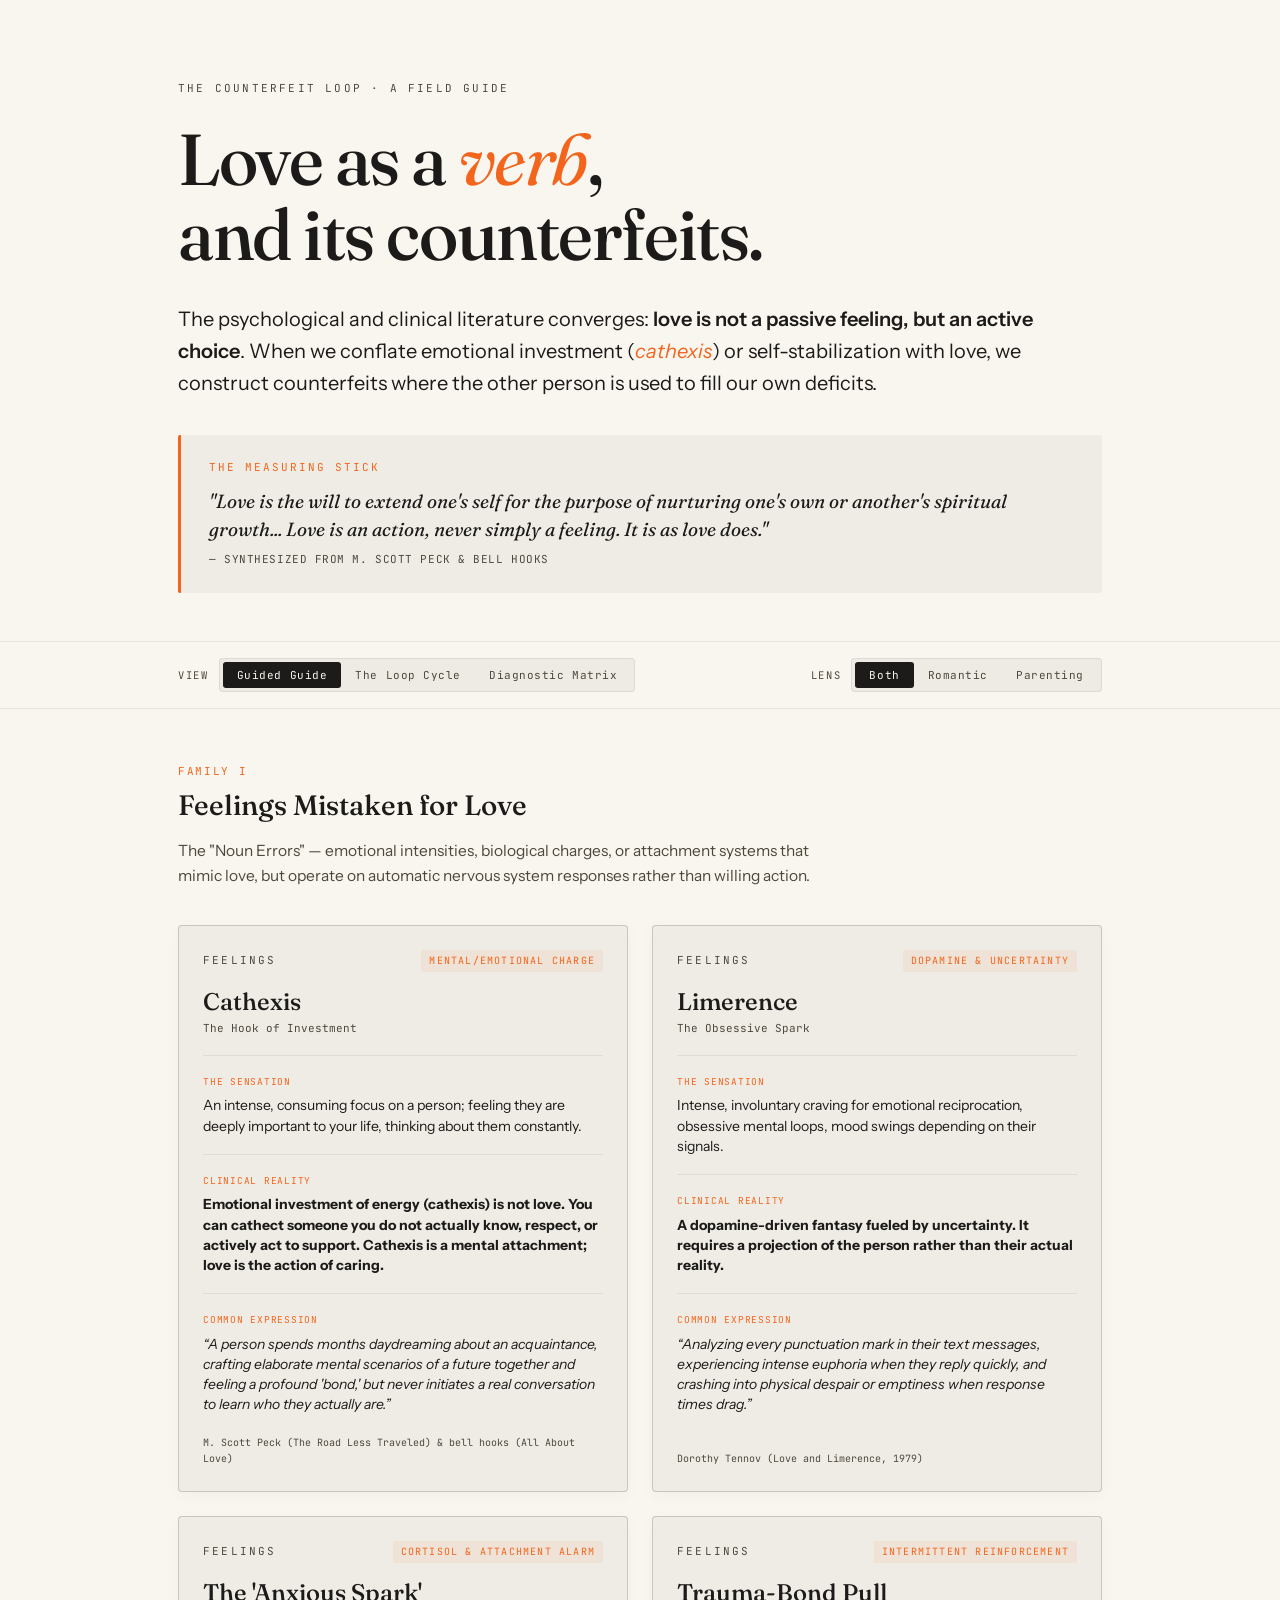
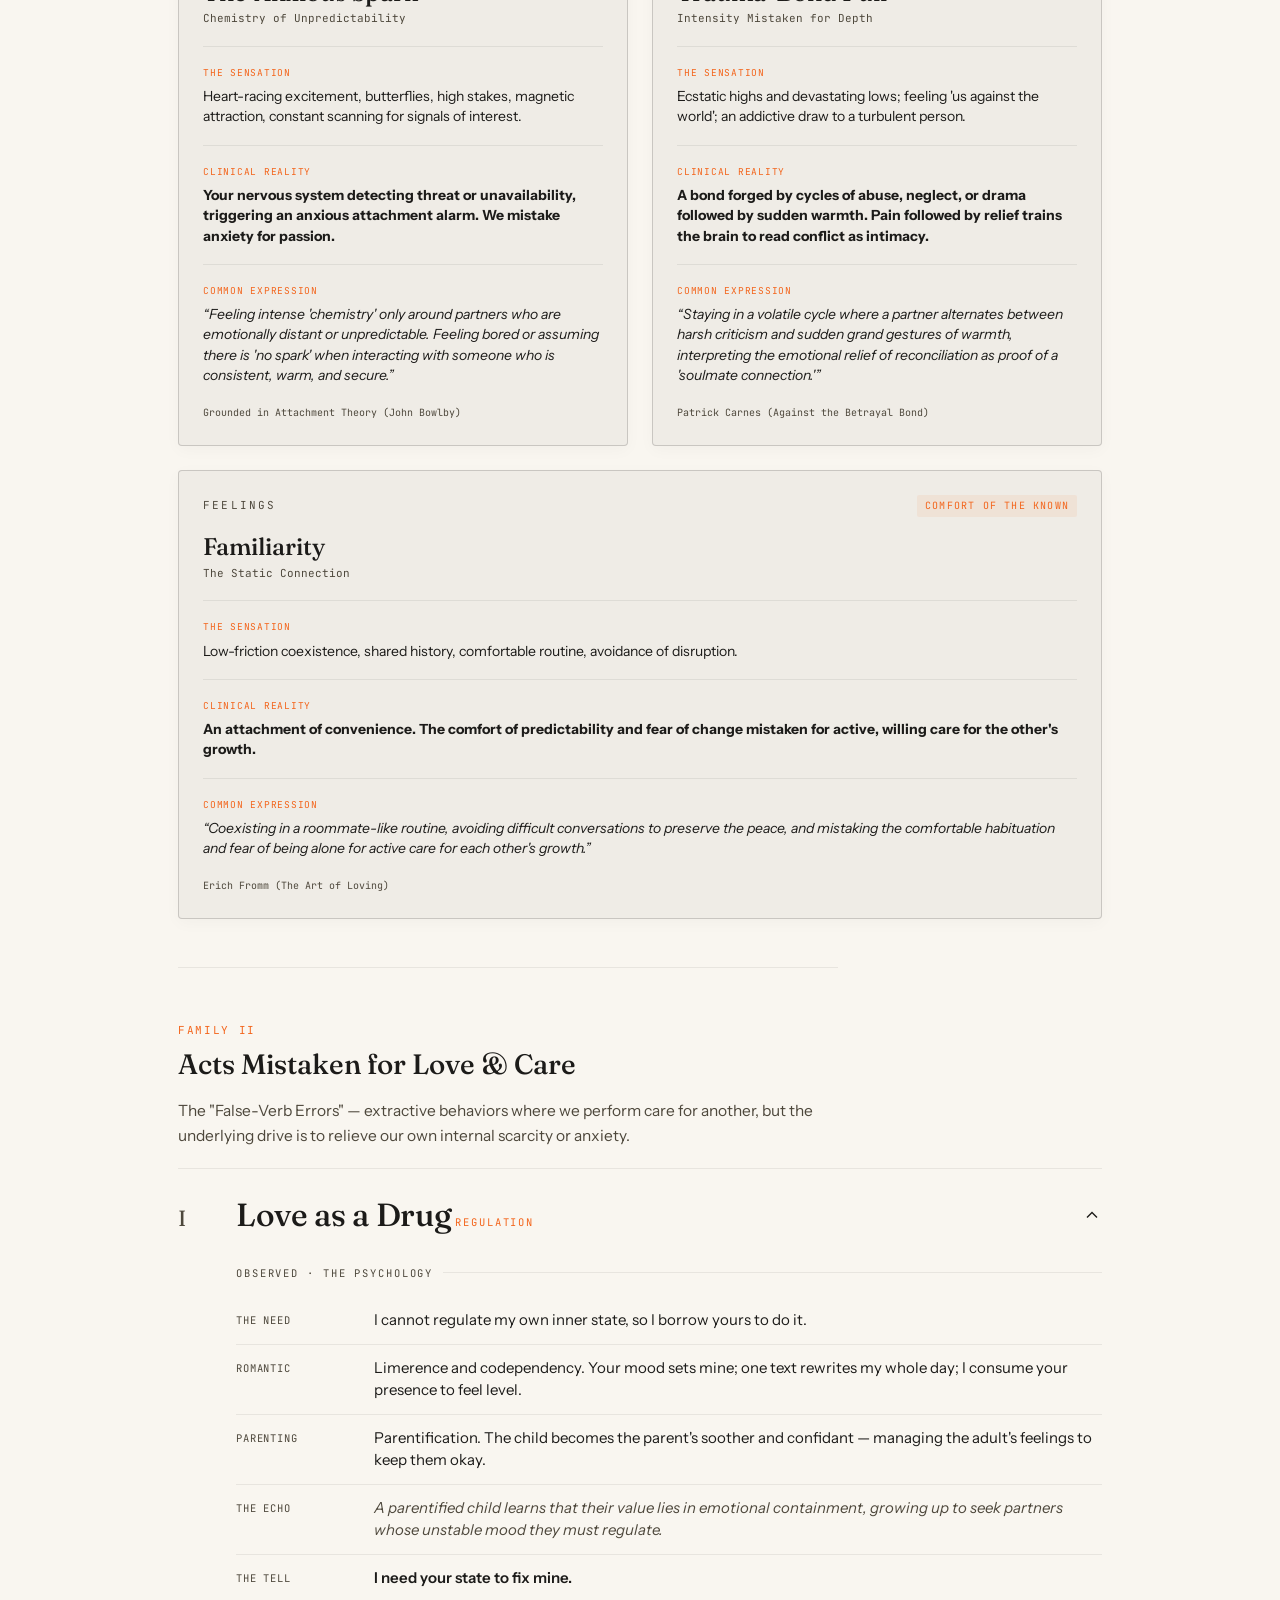
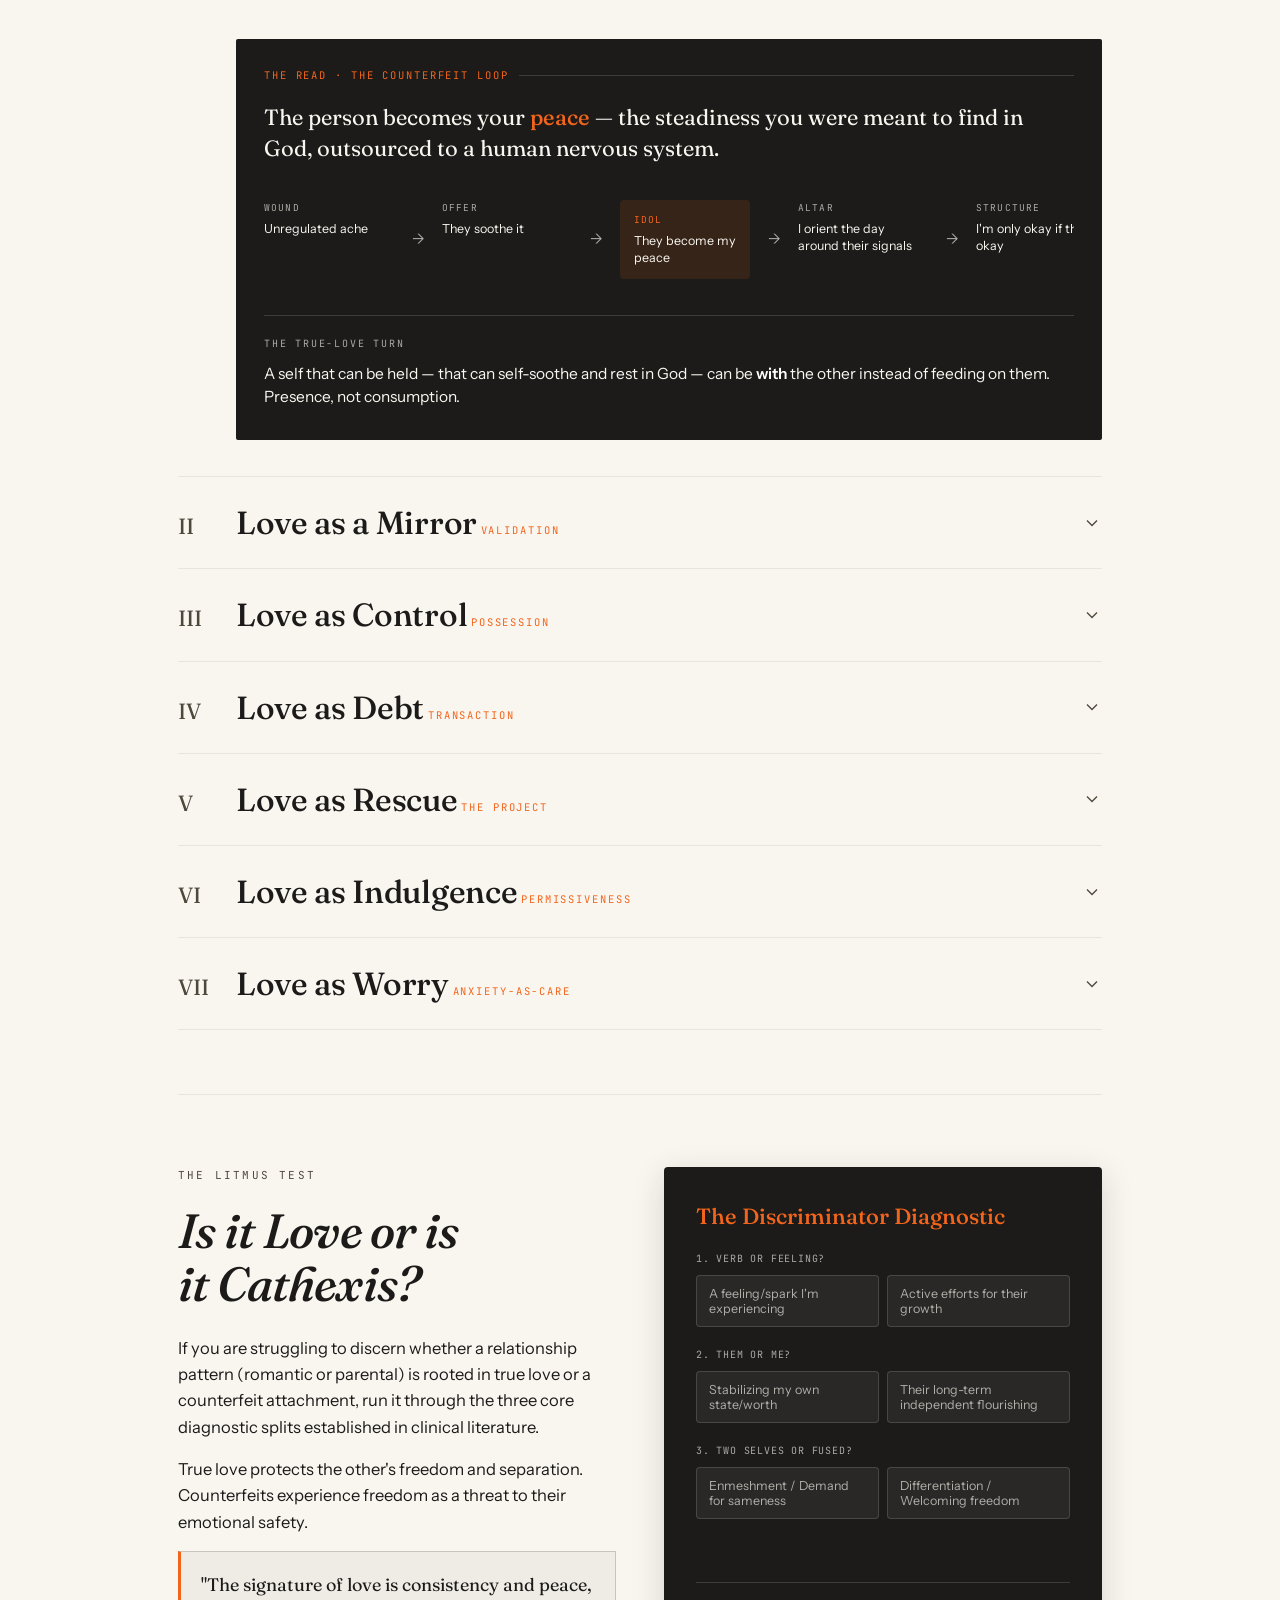
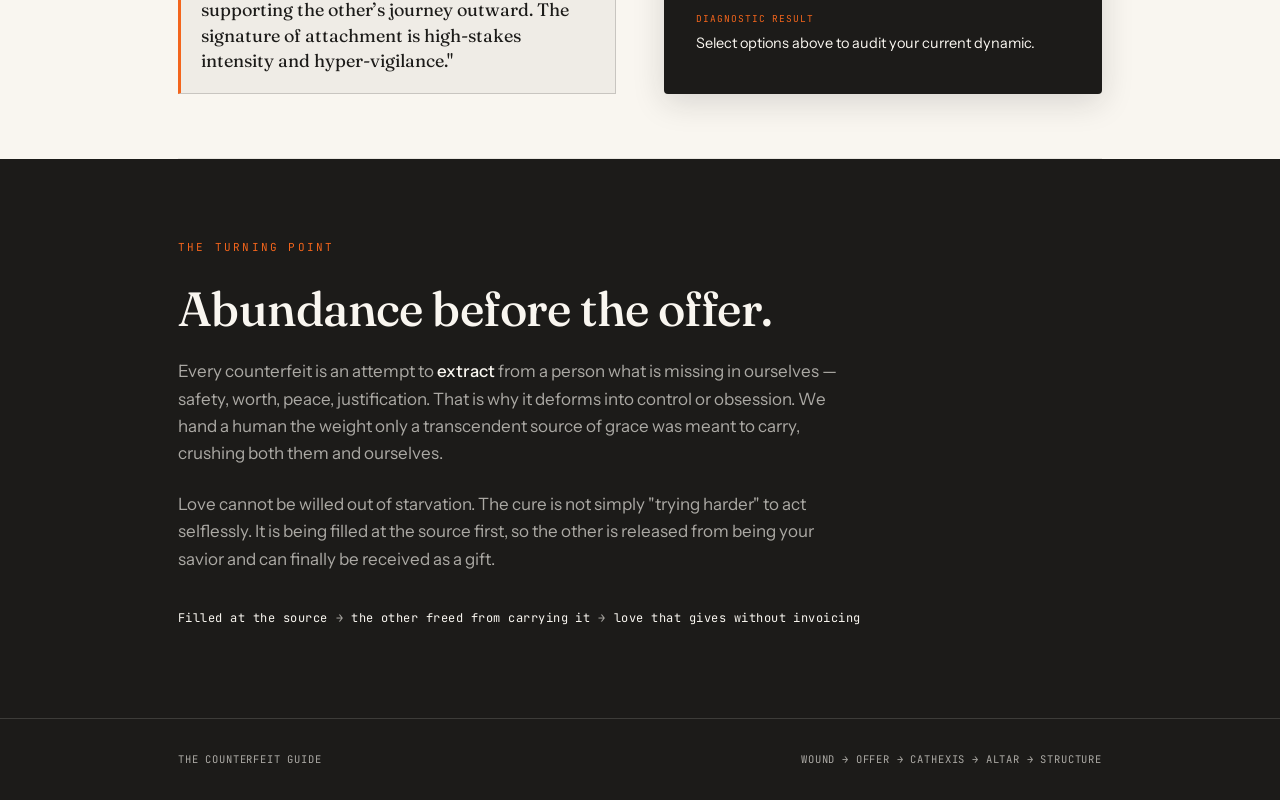
==== commit 43eee2f2: "Balance heading text wrap Add `h1, h2, h3 { text-wrap: balance; }` so display text breaks into even " ====
--- a/Fake Love/index.html
+++ b/Fake Love/index.html
@@ -800,6 +800,9 @@
   @media(prefers-reduced-motion: reduce) {
     * { transition: none !important; scroll-behavior: auto !important; }
   }
+
+  /* reading comfort: balance display text */
+  h1, h2, h3 { text-wrap: balance; }
 </style>
 </head>
 <body data-lens="both">
